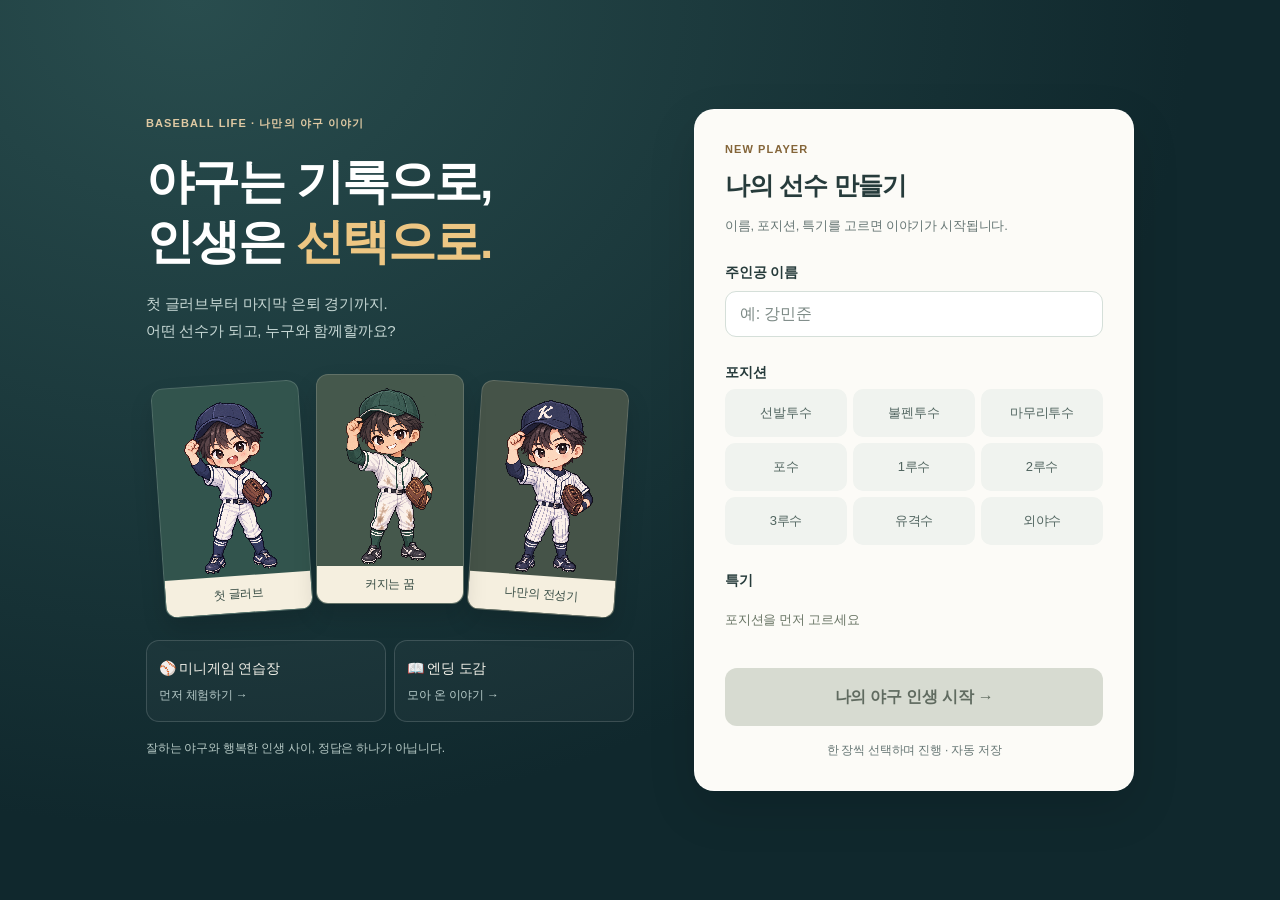
==== index.html @ 3989ed88 "Add nine heroines with distinct pixel portraits and relationship stories" ====
<!doctype html>
<html lang="ko">
<head>
  <meta charset="utf-8">
  <meta name="viewport" content="width=device-width, initial-scale=1, viewport-fit=cover">
  <meta name="theme-color" content="#10282d">
  <title>야구 인생 카드</title>
  <link rel="stylesheet" href="css/style.css">
  <link rel="stylesheet" href="css/experience.css">
</head>
<body>
  <main id="app"></main>

  <!-- 1. 데이터 등록 함수 (고치지 않아도 됨) -->
  <script src="js/data-api.js"></script>

  <!-- 2. 데이터 파일: 카드나 히로인 파일을 새로 만들면 여기에 한 줄 추가하세요 -->
  <script src="data/settings.js"></script>
  <script src="data/positions.js"></script>
  <script src="data/characters.js"></script>
  <script src="data/cards/elementary.js"></script>
  <script src="data/cards/middle.js"></script>
  <script src="data/cards/high.js"></script>
  <script src="data/cards/draft.js"></script>
  <script src="data/cards/college.js"></script>
  <script src="data/cards/pro.js"></script>
  <script src="data/cards/pro_events.js"></script>
  <script src="data/cards/pro_season.js"></script>
  <script src="data/cards/pro_more.js"></script>
  <script src="data/cards/emergency.js"></script>
  <script src="data/cards/pro_extra.js"></script>
  <script src="data/cards/humor.js"></script>
  <script src="data/cards/looks.js"></script>
  <script src="data/cards/sacrifice.js"></script>
  <script src="data/cards/military.js"></script>
  <script src="data/cards/retire.js"></script>
  <script src="data/cards/rival.js"></script>
  <script src="data/cards/special.js"></script>
  <script src="data/cards/rare.js"></script>
  <script src="data/cards/legacy.js"></script>
  <script src="data/heroines/romance_common.js"></script>
  <script src="data/heroines/date_surprises.js"></script>
  <script src="data/heroines/date_more.js"></script>
  <script src="data/heroines/date_variety.js"></script>
  <script src="data/heroines/one_mistake.js"></script>
  <script src="data/heroines/love_triangle.js"></script>
  <script src="data/heroines/heroine1.js"></script>
  <script src="data/heroines/heroine2.js"></script>
  <script src="data/heroines/heroine3.js"></script>
  <script src="data/heroines/heroine4.js"></script>
  <script src="data/heroines/heroine5.js"></script>
  <script src="data/heroines/heroine6.js"></script>
  <script src="data/heroines/heroine7.js"></script>
  <script src="data/heroines/heroine8.js"></script>
  <script src="data/heroines/heroine9.js"></script>
  <script src="data/heroines/heroine10.js"></script>
  <script src="data/heroines/heroine11.js"></script>
  <script src="data/heroines/heroine12.js"></script>
  <script src="data/heroines/heroine13.js"></script>
  <script src="data/heroines/heroine14.js"></script>
  <script src="data/heroines/heroine15.js"></script>
  <script src="data/mlb/mlb_settings.js"></script>
  <script src="data/mlb/mlb_cards.js"></script>
  <script src="data/endings.js"></script>
  <script src="data/news.js"></script>
  <script src="data/shop.js"></script>
  <script src="data/achievements.js"></script>

  <!-- 3. 게임 프로그램 (고치지 않아도 됨) -->
  <script src="js/engine.js"></script>
  <script src="js/flow.js"></script>
  <script src="js/free-time.js"></script>
  <script src="js/season.js"></script>
  <script src="js/ui.js"></script>
  <script src="js/minigames.js"></script>
  <script src="js/panels.js"></script>
</body>
</html>
---- css/style.css ----
:root {
  --bg: #12233b; --bg2: #0b1729; --card: #fbf6ea; --ink: #23252b; --muted: #6b6f7a;
  --accent: #d6402f; --gold: #e8b64a; --love: #ec5f8b; --happy: #f2a93b; --ok: #2f9e62; --line: #e4dccb;
  --radius: 16px; --safe-b: env(safe-area-inset-bottom, 0px);
}
* { box-sizing: border-box; -webkit-tap-highlight-color: transparent; }
html, body { margin: 0; height: 100%; }
body {
  background: radial-gradient(120% 80% at 50% 0%, #1e3a5f 0%, var(--bg) 45%, var(--bg2) 100%);
  color: var(--ink); font-family: "Pretendard", "Apple SD Gothic Neo", "Noto Sans KR", "Malgun Gothic", sans-serif;
  touch-action: manipulation; overscroll-behavior: none;
}
#app { max-width: 480px; margin: 0 auto; min-height: 100%; display: flex; flex-direction: column; padding: 0 12px calc(12px + var(--safe-b)); }
button { font: inherit; cursor: pointer; border: 0; touch-action: manipulation; }
h1, h2, h3 { margin: .4em 0; }

/* ---------- 시작 화면 ---------- */
.setup { color: #fff; padding: 24px 4px; }
.setup h1 { font-size: 28px; text-align: center; margin-top: 12px; }
.setup .sub { text-align: center; color: #b9c7da; margin-top: 0; }
.setup label { display: block; margin: 18px 0 8px; font-weight: 700; }
.setup input { display: block; width: 100%; margin-top: 8px; padding: 14px; border-radius: 12px; border: 0; font-size: 18px; }
.setup h3 { margin-top: 20px; font-size: 16px; }
.grid { display: grid; grid-template-columns: repeat(auto-fill, minmax(96px, 1fr)); gap: 8px; }
#spec.grid { grid-template-columns: 1fr 1fr; }
.chip { background: #24456e; color: #fff; padding: 12px 8px; border-radius: 12px; min-height: 48px; text-align: center; }
.chip small { display: block; font-size: 11px; color: #c8d5e6; margin-top: 4px; line-height: 1.3; }
.chip.on { background: var(--gold); color: #2a1f05; }
.chip.on small { color: #4d3a0c; }
.hint { color: var(--muted); font-size: 13px; }
.setup .hint { color: #9fb0c6; }
.big { display: block; width: 100%; padding: 16px; margin-top: 24px; border-radius: 14px; background: var(--accent); color: #fff; font-size: 18px; font-weight: 800; box-shadow: 0 4px 0 #8e2419; }
.big:disabled { background: #5d6878; box-shadow: none; }
.big:active { transform: translateY(2px); box-shadow: 0 2px 0 #8e2419; }

/* ---------- 상단 ---------- */
.top { display: flex; align-items: center; justify-content: space-between; color: #fff; padding: 10px 2px 6px; position: sticky; top: 0; z-index: 5; }
.stage { font-size: 15px; line-height: 1.3; }
.stage small { display: block; color: #b9c7da; font-size: 12px; }
.menu { background: rgba(255,255,255,.12); color: #fff; width: 44px; height: 44px; border-radius: 12px; font-size: 20px; }

/* ---------- 인생 카드 줄 ---------- */
.life { display: grid; grid-template-columns: 74px 1fr 74px; gap: 8px; align-items: stretch; }
.mini { position: relative; border-radius: 10px; overflow: visible; }
.mini .art { border-radius: 10px; box-shadow: 0 3px 10px rgba(0,0,0,.35); border: 2px solid var(--gold); }
.heroine-mini .art { border-color: var(--love); }
.mini.empty { border: 2px dashed rgba(255,255,255,.3); color: #c9d5e5; display: flex; flex-direction: column; align-items: center; justify-content: center; text-align: center; font-size: 11px; aspect-ratio: 2/3; }
.mini.empty span { font-size: 22px; opacity: .6; }
.aff { color: #fff; font-size: 11px; margin-top: 3px; text-align: center; }
.lifestats { background: rgba(255,255,255,.08); border-radius: 12px; padding: 6px 8px; color: #e9eef5; font-size: 12px; display: flex; flex-direction: column; gap: 4px; justify-content: center; }
.lifestats .row { display: flex; flex-wrap: wrap; gap: 2px 8px; }
.lifestats b { color: #fff; }
.lifestats .common { color: #c2cfdf; }
.lifestats em { font-style: normal; font-weight: 700; padding: 0 6px; border-radius: 6px; }
em.bad { background: #c0392b; color: #fff; } em.warn { background: #7f8c8d; color: #fff; }
.bar { display: inline-block; vertical-align: middle; width: 54px; height: 6px; border-radius: 3px; background: rgba(127,127,127,.35); overflow: hidden; margin: 0 4px; }
.bar i { display: block; height: 100%; background: #5aa3e8; }
.bar.happy i { background: var(--happy); } .bar.love i { background: var(--love); }
.aff .bar { width: 100%; margin: 2px 0 0; }

/* ---------- 그림 (그림 파일이 없으면 기본 디자인) ---------- */
.art { position: relative; overflow: hidden; background: linear-gradient(160deg, #2c5d8f, #173556); }
.card-art { aspect-ratio: 2/3; }
.art img { position: absolute; inset: 0; width: 100%; height: 100%; object-fit: cover; object-position: center top; }
.art-fallback { position: absolute; inset: 0; display: flex; align-items: center; justify-content: center; font-size: 34px;
  background: repeating-linear-gradient(45deg, rgba(255,255,255,.04) 0 10px, transparent 10px 20px); }
.posicon svg { width: 46%; max-width: 90px; }
.art-fallback .posicon { display: flex; justify-content: center; width: 100%; }
.overlay { position: absolute; left: 0; right: 0; bottom: 0; min-height: 25%; padding: 6px 8px; color: #fff;
  background: linear-gradient(to top, rgba(0,0,0,.85) 0%, rgba(0,0,0,.55) 65%, transparent 100%);
  display: flex; flex-direction: column; justify-content: flex-end; line-height: 1.25; }
.overlay b { font-size: 13px; } .overlay small { font-size: 10px; color: #e6e6e6; }
.mini .overlay { padding: 3px 4px; } .mini .overlay b { font-size: 11px; } .mini .overlay small { font-size: 9px; }
.pi svg { width: 1em; height: 1em; vertical-align: -2px; }
.ovstats { font-size: 12px; margin-top: 2px; color: #ffe9b0; }

/* ---------- 이벤트 카드 ---------- */
.table { flex: 1; perspective: 1400px; padding: 12px 0 6px; display: flex; }
.card3d { position: relative; width: 100%; min-height: 330px; transform-style: preserve-3d; transition: transform .6s cubic-bezier(.3,.7,.3,1); }
.card3d.flipped { transform: rotateY(180deg); }
.face { position: absolute; inset: 0; backface-visibility: hidden; -webkit-backface-visibility: hidden; background: var(--card);
  border-radius: var(--radius); box-shadow: 0 10px 30px rgba(0,0,0,.4); overflow: auto; border: 3px solid #fff; }
.back { transform: rotateY(180deg); }
.banner { height: 42%; min-height: 140px; border-radius: 13px 13px 0 0; }
.banner.small { height: 30%; min-height: 110px; }
.banner.plain .art-fallback { font-size: 64px; }
.txt { padding: 12px 16px 16px; }
.txt h2 { font-size: 20px; } .txt p { line-height: 1.6; margin: .4em 0; font-size: 15px; }
.tag { display: inline-block; font-size: 11px; font-weight: 700; color: var(--muted); background: #efe6d2; padding: 2px 8px; border-radius: 10px; }
.tag.ok { background: var(--ok); color: #fff; } .tag.ng { background: var(--accent); color: #fff; }
.fxs { display: flex; flex-wrap: wrap; gap: 6px; margin-top: 8px; }
.fx { font-size: 12px; font-weight: 700; padding: 3px 8px; border-radius: 10px; }
.fx.up { background: #dff3e6; color: #1d7a45; } .fx.down { background: #fbe1dd; color: #b03322; } .fx.bad { background: #444; color: #fff; }
.note { margin-top: 8px; padding: 8px 10px; background: #fff3d6; border-radius: 10px; font-size: 13px; font-weight: 600; }

/* 카드 넘기기 애니메이션 */
.deal { animation: deal .5s cubic-bezier(.2,.8,.3,1.1); }
@keyframes deal { from { transform: translateX(110%) rotate(14deg); opacity: 0; } to { transform: none; opacity: 1; } }
.card3d.discard { animation: discard .32s ease-in forwards; }
@keyframes discard { to { transform: translateX(-120%) rotate(-16deg) rotateY(180deg); opacity: 0; } }
.attach { animation: attach .7s cubic-bezier(.2,.9,.3,1.3); }
@keyframes attach { from { transform: translateX(-80px) scale(.6) rotate(-20deg); opacity: 0; } to { transform: none; opacity: 1; } }
.detach { animation: detach .7s ease-in forwards; }
@keyframes detach { to { transform: translateY(160px) rotate(35deg); opacity: 0; } }

/* ---------- 선택지 ---------- */
.actions { display: flex; flex-direction: column; gap: 8px; padding-top: 6px; }
.opt { background: #fff; color: var(--ink); padding: 14px 16px; min-height: 52px; border-radius: 14px; text-align: left; font-size: 15px; font-weight: 600;
  box-shadow: 0 3px 0 #c9bfa9; }
.opt:active { transform: translateY(2px); box-shadow: 0 1px 0 #c9bfa9; }
.next { margin-top: 0; }

/* ---------- 창(모달) ---------- */
.modal { position: fixed; inset: 0; background: rgba(0,0,0,.55); z-index: 20; display: flex; align-items: flex-end; justify-content: center; animation: fade .2s; }
@keyframes fade { from { opacity: 0; } }
.sheet { position: relative; background: var(--card); width: 100%; max-width: 480px; max-height: 88vh; overflow: auto; border-radius: 20px 20px 0 0;
  padding: 18px 18px calc(24px + var(--safe-b)); animation: up .25s ease-out; }
@keyframes up { from { transform: translateY(40%); } }
.close { position: absolute; right: 10px; top: 10px; width: 40px; height: 40px; border-radius: 50%; background: #eee3cc; font-size: 16px; z-index: 2; }
.menu-list { display: flex; flex-direction: column; gap: 8px; }
.menu-list button { padding: 14px; border-radius: 12px; background: #fff; text-align: left; font-size: 16px; box-shadow: 0 2px 0 var(--line); }
.menu-list .danger { color: var(--accent); }
.bigcard { width: 70%; max-width: 280px; margin: 6px auto 12px; }
.bigcard .art { border-radius: 14px; border: 3px solid var(--gold); box-shadow: 0 8px 20px rgba(0,0,0,.3); }
.bigcard .overlay { padding: 10px 12px; } .bigcard .overlay b { font-size: 18px; } .bigcard .overlay small { font-size: 12px; }
.sl { display: grid; grid-template-columns: 56px 1fr 30px; align-items: center; gap: 6px; font-size: 14px; margin: 6px 0; }
.sl .bar { width: 100%; height: 8px; margin: 0; }
.sl b { text-align: right; }
.kv { font-size: 14px; }
.effect { background: #f1ead9; padding: 10px; border-radius: 10px; font-size: 14px; }
.effect.on { background: #fde3ec; }

/* ---------- 엔딩 ---------- */
.ending { background: var(--card); border-radius: 20px; margin: 14px 0; padding: 18px; }
.end-title { font-size: 24px; font-weight: 900; text-align: center; margin: 8px 0; }
.badge { background: #fff; border-left: 5px solid var(--gold); border-radius: 10px; padding: 10px 12px; margin: 8px 0; font-weight: 800; }
.badge.job { border-color: var(--accent); }
.badge small { display: block; font-weight: 400; color: var(--muted); margin-top: 4px; line-height: 1.5; }
.totals { font-weight: 700; line-height: 1.7; }
.awards { display: flex; flex-wrap: wrap; gap: 6px; } .awards span { background: #fff4d4; padding: 4px 10px; border-radius: 10px; font-size: 13px; }
.moments { padding-left: 18px; line-height: 1.7; font-size: 14px; }
.heroines { display: flex; gap: 10px; flex-wrap: wrap; } .heroines .mini { width: 90px; }
.seasons { list-style: none; padding: 0; font-size: 13px; line-height: 1.5; }
.seasons li { padding: 6px 0; border-bottom: 1px solid var(--line); }
details summary { cursor: pointer; font-weight: 700; margin: 12px 0 4px; }

@media (min-height: 760px) { .card3d { min-height: 380px; } }
@media (prefers-reduced-motion: reduce) { .deal, .discard, .attach, .detach, .card3d { animation: none !important; transition: none !important; } }

/* ---------- 돈 · 뉴스 · 상점 ---------- */
.money { background: rgba(232,182,74,.18); color: #ffe3a3; border-radius: 10px; padding: 4px 10px; font-size: 12px; font-weight: 700; min-height: 30px; }
.cost { display: inline-block; margin-left: 6px; color: #9a6b00; font-weight: 700; }
.fx.money { background: #fff1cc; color: #8a5a00; }
.news { margin-top: 10px; padding: 10px 12px; background: #eef3fb; border-left: 4px solid #3b6fb6; border-radius: 8px; font-size: 13px; line-height: 1.6; }
.news b { display: block; font-size: 11px; color: #3b6fb6; margin-bottom: 2px; }
.shop { display: flex; flex-direction: column; gap: 8px; margin-top: 8px; }
.shop-item { display: grid; grid-template-columns: 36px 1fr auto; gap: 8px; align-items: center; background: #fff; border-radius: 12px; padding: 10px; }
.shop-item.off { opacity: .55; }
.si-ic { font-size: 24px; text-align: center; }
.si-tx b { display: block; font-size: 14px; } .si-tx small { color: var(--muted); font-size: 12px; line-height: 1.4; }
.shop-item button { background: var(--accent); color: #fff; border-radius: 10px; padding: 10px; min-width: 76px; min-height: 44px; font-weight: 700; font-size: 13px; }
.shop-item button:disabled { background: #b9b2a3; }

/* ---------- 배경 · 양다리 ---------- */
.art.has-bg { background-size: cover; background-position: center; }
.art.has-bg .art-fallback { background: none; font-size: 26px; align-items: flex-start; justify-content: flex-end; padding: 10px 12px; text-shadow: 0 2px 6px rgba(0,0,0,.4); }
.aff2 { margin-top: 3px; font-size: 10px; text-align: center; color: #ffd0de; background: rgba(236,95,139,.25); border-radius: 8px; padding: 2px 0; }

/* ---------- 승부의 순간 미니게임 ---------- */
.mg-wrap { align-items: center; background: rgba(5,12,24,.82); }
.mg { width: min(92vw, 380px); text-align: center; color: #fff; padding: 22px 18px; border-radius: 22px;
  background: radial-gradient(120% 90% at 50% 100%, #2f7d3b 0%, #1d5a2a 45%, #0f2a18 100%); border: 3px solid #e8d9a8; box-shadow: 0 20px 50px rgba(0,0,0,.5); }
.mg-title { font-size: 22px; font-weight: 900; letter-spacing: 1px; }
.mg-sub { font-size: 13px; color: #d9efd9; margin: 6px 0 14px; }
.scoreboard { display: inline-flex; align-items: baseline; gap: 6px; background: #111; border: 4px solid #3a3a3a; border-radius: 10px; padding: 8px 18px;
  font-family: "Courier New", monospace; box-shadow: inset 0 0 12px rgba(255,200,0,.25); }
.mg-time { font-size: 48px; font-weight: 900; color: #ffcf33; text-shadow: 0 0 10px rgba(255,190,0,.8); min-width: 4.2ch; }
.scoreboard small { color: #ffcf33; opacity: .7; font-weight: 700; }
.mg-track { position: relative; height: 12px; background: rgba(255,255,255,.18); border-radius: 6px; margin: 16px 6px 22px; overflow: visible; }
.mg-fill { display: block; height: 100%; width: 0; background: linear-gradient(90deg, #f6e7b0, #ffcf33); border-radius: 6px; }
.mg-target { position: absolute; top: -6px; width: 4px; height: 24px; background: #e23b2e; border-radius: 2px; transform: translateX(-2px); box-shadow: 0 0 8px #e23b2e; }
.mg-target::after { content: attr(data-t); position: absolute; top: 26px; left: 50%; transform: translateX(-50%); font-size: 11px; color: #ffb3ad; font-weight: 700; }
.mg-ball { position: relative; width: 150px; height: 150px; border-radius: 50%; background: none; padding: 0; touch-action: manipulation; animation: spin 2.4s linear infinite; }
.mg-ball svg { width: 100%; height: 100%; filter: drop-shadow(0 8px 14px rgba(0,0,0,.5)); }
.mg-ball span { position: absolute; inset: 0; display: flex; align-items: center; justify-content: center; font-size: 26px; font-weight: 900; color: #c62f22; animation: spin 2.4s linear infinite reverse; }
.mg-ball:active { transform: scale(.94); }
.mg-ball.hit { animation: hitball .9s cubic-bezier(.2,.7,.3,1) forwards; }
.mg-ball.throw { animation: throwball .9s cubic-bezier(.4,0,.6,1) forwards; }
@keyframes spin { to { transform: rotate(360deg); } }
@keyframes hitball { to { transform: translate(140px, -260px) rotate(900deg) scale(.25); opacity: 0; } }
@keyframes throwball { to { transform: translateY(-220px) rotate(-720deg) scale(.2); opacity: 0; } }
.mg-result { min-height: 44px; margin-top: 12px; font-size: 15px; line-height: 1.5; }
.mg-result b { color: #ffcf33; }
.banner img { object-position: center 30%; }
/* 카드가 날아 들어올 때 휴대폰 화면이 가로로 넓어지지 않게 */
html, body { overflow-x: hidden; }
.table { overflow-x: clip; }
.mg-ball span { text-shadow: 0 0 6px #fff, 0 0 3px #fff, 0 0 1px #fff; }
/* 카드 위쪽 인물 그림: 잘리지 않고 전체가 보이게 (양옆은 배경 그림) */
.banner { height: 48%; min-height: 180px; }
.banner.small { height: 36%; min-height: 140px; }
.banner img { object-fit: contain; object-position: center bottom; }
/* 좁은 휴대폰에서 인생 카드 줄이 화면 밖으로 밀리지 않게 */
.life { align-items: start; }
.mini.empty { width: 100%; }

/* ---------- 창 닫기 (아이폰 사파리 대응) ---------- */
.modal { cursor: pointer; }                       /* 사파리는 이게 있어야 바깥을 눌렀을 때 닫힘 */
.sheet { cursor: auto; max-height: 88vh; max-height: 88dvh; -webkit-overflow-scrolling: touch; }
.sheet-bar { position: sticky; top: 0; height: 0; z-index: 3; }
.sheet-bar .close { position: absolute; top: -6px; right: -6px; box-shadow: 0 2px 8px rgba(0,0,0,.18); }
.sheet-close { display: block; width: 100%; margin-top: 18px; padding: 15px; min-height: 52px; border-radius: 14px;
  background: #2b2d42; color: #fff; font-size: 16px; font-weight: 800; }
.sheet-close:active { transform: translateY(1px); }

/* ---------- 외모 ---------- */
em.look { font-style: normal; font-weight: 800; font-size: 10px; padding: 1px 6px; border-radius: 8px; }
em.look.hand { background: #ffd6e7; color: #b0185e; }
em.look.ugly { background: #d9d4c7; color: #4a4236; }
.bonus { text-align: center; background: rgba(232,182,74,.2); color: #ffe3a3; border-radius: 12px; padding: 10px; font-weight: 700; }
.big.alt { background: #6a4c93; box-shadow: 0 4px 0 #43305e; margin-top: 12px; }
.big.alt2 { background: #6b705c; box-shadow: 0 4px 0 #43463a; margin-top: 12px; }
.big.alt3 { background: #2a9d8f; box-shadow: 0 4px 0 #1b6a61; margin-top: 12px; }

/* ---------- 레어 카드 ---------- */
.face.front.rare { border-color: #f5c542; box-shadow: 0 0 26px 6px rgba(245,197,66,.7); background: linear-gradient(170deg, #fff8dc, var(--card) 45%); }
.rare-tag { color: #8a5a00; background: linear-gradient(90deg, #ffe58a, #f5c542); padding: 1px 6px; border-radius: 8px; font-weight: 900; }

/* ---------- 엔딩: 도감 기록 · 히로인 엔딩 · 공유 ---------- */
.fresh { background: #fff4d4; border: 2px dashed var(--gold); border-radius: 12px; padding: 10px; margin: 12px 0; display: flex; flex-wrap: wrap; gap: 6px; }
.fresh b { width: 100%; } .fresh span { background: #fff; border-radius: 10px; padding: 3px 8px; font-size: 13px; font-weight: 700; }
.he-end { display: flex; gap: 12px; align-items: flex-start; background: #fde3ec; border-left: 5px solid var(--love); border-radius: 12px; padding: 10px; margin: 10px 0; }
.he-end > .art { width: 84px; flex: none; border-radius: 10px; border: 2px solid var(--love); }
.he-end .he-title { font-weight: 900; font-size: 17px; } .he-end small { color: var(--love); font-weight: 700; } .he-end p { margin: 6px 0 0; font-size: 14px; line-height: 1.6; }
.share-row { display: flex; gap: 8px; margin-top: 24px; } .share-row .big { margin-top: 0; font-size: 16px; padding: 14px 8px; }
.big.share { background: #3a86ff; box-shadow: 0 4px 0 #2459b0; } .big.share2, a.big.share2 { background: #495867; box-shadow: 0 4px 0 #2f3a44; }
a.big { text-align: center; text-decoration: none; box-sizing: border-box; }
.big.alt4 { background: #b5838d; box-shadow: 0 4px 0 #7d5a61; margin-top: 12px; }
.big.heir { background: #e76f51; box-shadow: 0 4px 0 #a34b35; margin-top: 12px; }
.result-img { width: 100%; border-radius: 12px; display: block; }
.link-btn { display: block; margin: 14px auto 0; background: none; color: #ffe3a3; font-weight: 700; font-size: 15px; text-decoration: underline; }
.bonus small { font-weight: 400; color: #e8dcc0; }

/* ---------- 도감 ---------- */
.col-sum { display: flex; flex-wrap: wrap; gap: 6px; } .col-sum span { background: #fff4d4; border-radius: 10px; padding: 4px 10px; font-size: 13px; }
.col-item { display: flex; align-items: center; gap: 10px; background: #fff; border-radius: 10px; padding: 8px 10px; margin: 6px 0; }
.col-item .ci { font-size: 22px; width: 28px; text-align: center; flex: none; }
.col-item b { display: block; } .col-item small { color: var(--muted); font-size: 12px; } .col-item em { margin-left: auto; font-style: normal; color: var(--muted); font-size: 12px; }
.col-item.locked { background: #ece6d8; } .col-item.locked b { color: #8b8473; }

/* ---------- 픽셀 그림 ---------- */
.art img.px { image-rendering: pixelated; }

/* ---------- 타격·투구 미니게임 ---------- */
.mgf { position: relative; height: 270px; margin: 2px 0 6px; border-radius: 14px; overflow: hidden; touch-action: none;
  -webkit-user-select: none; user-select: none; box-shadow: inset 0 0 0 2px rgba(255,255,255,.15); }
.mg-ball2 { position: absolute; left: -17px; top: -17px; width: 34px; height: 34px; pointer-events: none; will-change: transform; }
.mg-ball2 svg { display: block; width: 100%; height: 100%; filter: drop-shadow(0 3px 4px rgba(0,0,0,.5)); }
.mg-pitch { position: absolute; top: 8px; left: 10px; font-size: 12px; font-weight: 800; color: #ffe9a8; background: rgba(0,0,0,.35); padding: 3px 8px; border-radius: 8px; }
.mg-big { position: absolute; left: 0; right: 0; top: 30%; font-size: 44px; font-weight: 900; color: #ffcf33; pointer-events: none;
  text-shadow: 0 0 12px rgba(255,170,0,.9), 0 3px 0 #7a4b00; animation: mgpop .5s cubic-bezier(.2,1.6,.4,1) both; }
.mg-big.bad { color: #ff9b8a; font-size: 38px; text-shadow: 0 0 10px rgba(255,60,40,.8), 0 3px 0 #6b1208; }
@keyframes mgpop { from { transform: scale(.2); opacity: 0; } to { transform: scale(1); opacity: 1; } }
/* 타격: 위쪽 마운드에서 아래쪽 홈플레이트로 공이 날아옴 */
.bf { background: linear-gradient(#174d24, #2f8a43); }
.bf-mound { position: absolute; left: 50%; top: 8%; width: 84px; height: 26px; margin-left: -42px; border-radius: 50%; background: #b98547; box-shadow: inset 0 -3px 0 rgba(0,0,0,.18); }
.bf-plate { position: absolute; left: 50%; top: 84%; width: 170px; height: 70px; margin-left: -85px; border-radius: 50%; background: #b98547; }
.bf-plate::after { content: ""; position: absolute; left: 50%; top: 14px; width: 28px; height: 22px; margin-left: -14px; background: #fff;
  clip-path: polygon(0 0, 100% 0, 100% 55%, 50% 100%, 0 55%); }
.bf-zone { position: absolute; left: 8%; right: 8%; top: 78%; border-top: 3px dashed #ffd84a; filter: drop-shadow(0 0 4px rgba(255,216,74,.9)); }
.bf-bat { position: absolute; right: 6%; top: calc(78% - 12px); width: 48%; height: 24px; transform-origin: 95% 50%; transform: rotate(-25deg); transition: transform .12s ease-out; }   /* 낮게 들고 있다가 */
.bf-bat svg { display: block; width: 100%; height: 100%; }
.bf-bat.swing { transform: rotate(30deg); }   /* 아래에서 위로 올려 침 */
/* 투구: 포수 쪽에서 본 스트라이크존 (바깥은 어둡게) */
.pf { background: radial-gradient(120% 80% at 50% 0%, #29466e, #0f1f38); }
.pf-zone { position: absolute; left: 27%; width: 46%; top: 16%; height: 58%; border: 3px solid rgba(255,255,255,.9); border-radius: 4px;
  box-shadow: 0 0 0 999px rgba(0,0,0,.22);
  background: linear-gradient(90deg, transparent 33%, rgba(255,255,255,.22) 33% 34%, transparent 34% 66%, rgba(255,255,255,.22) 66% 67%, transparent 67%),
    linear-gradient(transparent 33%, rgba(255,255,255,.22) 33% 34%, transparent 34% 66%, rgba(255,255,255,.22) 66% 67%, transparent 67%); }
.pf-mitt { position: absolute; width: 44px; height: 44px; margin: -22px 0 0 -22px; pointer-events: none; filter: drop-shadow(0 2px 3px rgba(0,0,0,.5)); }
.pf-mitt svg { display: block; width: 100%; height: 100%; }
.pf-mitt.pop { animation: mgpop .4s cubic-bezier(.2,1.6,.4,1); }
.pf-aim { position: absolute; left: 0; top: 0; width: 40px; height: 40px; margin: -20px 0 0 -20px; border: 3px solid #ff4d4d; border-radius: 50%;
  box-shadow: 0 0 8px #ff4d4d; pointer-events: none; will-change: transform; }
.pf-aim::before, .pf-aim::after { content: ""; position: absolute; background: #ff4d4d; }
.pf-aim::before { left: 50%; top: -8px; bottom: -8px; width: 2px; margin-left: -1px; }
.pf-aim::after { top: 50%; left: -8px; right: -8px; height: 2px; margin-top: -1px; }
.pf-time { position: absolute; left: 10px; right: 10px; bottom: 8px; height: 6px; border-radius: 3px; background: rgba(255,255,255,.2); }
.pf-time i { display: block; height: 100%; width: 100%; border-radius: 3px; background: linear-gradient(90deg, #ffcf33, #f6e7b0); }
---- css/experience.css ----
/* 화면 구성과 가독성: 기존 카드 그림·미니게임의 좌표는 유지합니다. */
@font-face {
  font-family: "Pretendard Variable";
  src: url("../assets/fonts/pretendard/PretendardVariable.woff2") format("woff2");
  font-style: normal; font-weight: 45 920; font-display: swap;
}
:root { --bg: #193b3e; --bg2: #10282d; --card: #fcfbf7; --ink: #263b3b; --muted: #667674; --accent: #28665c; --line: #e0e7e1; --gold: #dfbd86; }
html, body { height: auto; min-height: 100%; overflow-x: clip; }
body { min-height: 100svh; background: radial-gradient(ellipse at 15% 0%, #294d4e, transparent 65%), var(--bg2);
  font-family: "Pretendard Variable", "Pretendard", "Apple SD Gothic Neo", "Noto Sans KR", "Malgun Gothic", sans-serif;
  font-size: 15px; line-height: 1.6; letter-spacing: -.015em; -webkit-font-smoothing: antialiased; }
button, input { font-family: inherit; letter-spacing: inherit; }
b, strong { font-weight: 650; }
h1, h2, h3 { font-weight: 650; text-wrap: balance; }
.stage, .lifestats, .mg-time, .practice-score { font-variant-numeric: tabular-nums; }
button, input, summary { outline-offset: 4px; }
button:focus-visible, input:focus-visible, summary:focus-visible, .mg:focus-visible { outline: 3px solid #edbc6b; }
[hidden] { display: none !important; }
button.mini { padding: 0; background: transparent; color: inherit; text-align: left; }
#app { max-width: 520px; min-height: 100svh; padding: 0 16px calc(24px + var(--safe-b)); }
.eyebrow { display: block; color: #dfc9a3; font-size: 11px; font-weight: 600; letter-spacing: .1em; line-height: 1.7; }
.setup { padding: 28px 0; }
.setup h1 { text-align: left; font-size: clamp(34px, 8.8vw, 48px); font-weight: 650; line-height: 1.25; letter-spacing: -.04em; margin: 20px 0 18px; }
.setup h1 em { font-style: normal; color: #edc683; }
.setup .sub { text-align: left; color: #c6d7d4; font-size: 15px; line-height: 1.8; margin: 0; }
.journey-art { display: flex; align-items: end; gap: 10px; margin: 26px 0 20px; padding: 0 12px; }
.journey-art > div { flex: 1; min-width: 0; position: relative; background: #32544d; border: 1px solid #ffffff26; border-radius: 12px; overflow: hidden; padding: 9px 6px 0; transform: rotate(-4deg); box-shadow: 0 12px 24px #0002; }
.journey-art > div:nth-child(2) { transform: translateY(-10px); z-index: 1; background: #45584c; }
.journey-art > div:nth-child(3) { transform: rotate(4deg); background: #455348; }
.journey-art img { display: block; width: 100%; height: 144px; object-fit: contain; image-rendering: pixelated; }
.journey-art span { display: block; text-align: center; color: #354a42; background: #f5efdf; margin: 0 -6px; padding: 9px 0; font-size: 12px; font-weight: 500; }
.setup-links { display: grid; grid-template-columns: 1fr 1fr; gap: 8px; }
.setup-links button { background: #ffffff08; border: 1px solid #ffffff26; border-radius: 13px; color: #f2f1e9; padding: 16px 12px; font-size: 14px; font-weight: 500; text-align: left; }
.setup-links button span { display: block; color: #b8ccca; font-size: 12px; margin-top: 6px; }
.intro-note { font-size: 12px; color: #b7cac6; line-height: 1.7; margin: 16px 0 28px; }
.setup-form { background: var(--card); padding: 26px 22px; border-radius: 20px; color: var(--ink); border: 1px solid #ffffff70; box-shadow: 0 18px 48px #0002; }
.setup-form .eyebrow { color: #846539; }
.setup-form h2 { font-size: 25px; letter-spacing: -.035em; margin: 6px 0 10px; }
.form-note { color: var(--muted); font-size: 13px; line-height: 1.7; margin: 0; }
.setup-form label, .setup-form h3 { font-size: 14px; font-weight: 600; margin-top: 24px; }
.setup-form input { background: #fff; border: 1px solid #d5dfd9; color: var(--ink); padding: 13px 14px; font-size: 16px; border-radius: 11px; }
.setup-form input::placeholder { color: #7c8985; }
.setup-form .grid { grid-template-columns: repeat(3, minmax(0, 1fr)); gap: 6px; }
.setup-form #spec { grid-template-columns: 1fr 1fr; }
.setup-form .chip { color: #50645f; background: #f0f3ef; border: 1px solid transparent; border-radius: 10px; font-size: 13px; font-weight: 500; padding: 12px 6px; }
.setup-form .chip small { color: #617160; font-size: 12px; line-height: 1.6; }
.setup-form .chip.on { background: #e5f0e9; color: #215748; border-color: #638f7c; box-shadow: inset 0 0 0 1px #638f7c; }
.setup-form .chip.on small { color: #456659; }
.setup-form .hint { color: #697565; grid-column: 1 / -1; }
.setup-form .big { border-radius: 12px; font-size: 16px; font-weight: 600; box-shadow: none; }
.setup-form .big:disabled { background: #d7dbd1; color: #606b60; box-shadow: none; cursor: default; }
.save-note { margin-top: 14px; text-align: center; font-size: 12px; }
.setup .bonus { padding: 12px; font-size: 12px; line-height: 1.7; border: 1px solid #d7b475; background: #ffffff08; border-radius: 8px; }
.top { padding: 18px 0 14px; background: #19383aeF; gap: 12px; backdrop-filter: blur(12px); }
.stage { font-size: 14px; line-height: 1.6; }
.stage small { color: #b8cdca; font-size: 12px; margin-top: 3px; }
.menu { background: #ffffff08; border: 1px solid #ffffff26; border-radius: 13px; flex-shrink: 0; font-size: 18px; }
.life { grid-template-columns: 64px minmax(0, 1fr) 64px; gap: 8px; }
.life .mini .art { border-width: 1px; border-radius: 7px; }
.mini.empty { min-height: 96px; border: 1px dashed #729081; border-radius: 7px; color: #c0d2c1; line-height: 1.65; }
.lifestats { background: #ffffff07; border: 1px solid #ffffff1f; border-radius: 13px; padding: 10px; font-size: 12px; gap: 9px; }
.lifestats .row { gap: 3px 8px; }
.lifestats > .row:first-child { display: grid; grid-template-columns: repeat(3, minmax(0, 1fr)); gap: 5px 8px; }
.lifestats > .row:first-child > span { display: flex; justify-content: space-between; gap: 3px; white-space: nowrap; font-size: 12px; }
.lifestats .common { color: #bdcfcb; font-size: 12px; line-height: 1.6; }
.lifestats .bar { width: 30px; margin: 0 3px; height: 4px; }
.money { min-height: 36px; padding: 7px 10px; border-radius: 8px; font-size: 12px; font-weight: 550; }
.chapter { display: flex; align-items: center; gap: 12px; justify-content: space-between; margin: 16px 0 2px; padding: 14px 0; border-top: 1px solid #ffffff21; }
.chapter .eyebrow { font-size: 11px; letter-spacing: .04em; }
.chapter p { margin: 4px 0 0; color: #c4d4cf; font-size: 12px; line-height: 1.7; }
.chapter button { flex-shrink: 0; color: #eee3cd; background: #ffffff08; border: 1px solid #ffffff26; border-radius: 11px; min-height: 44px; padding: 10px; font-size: 12px; }
.table { flex: none; padding: 0; margin: 0 0 14px; overflow: visible; }
.story-column { min-width: 0; }
.card3d { display: grid; min-height: 0; }
.face { position: relative; grid-area: 1 / 1; inset: auto; overflow: hidden; border: 1px solid #ffffff55; border-radius: 18px; box-shadow: 0 10px 30px #0002; }
.face.back:empty { min-height: 0; }
.banner, .banner.small { height: 188px; min-height: 0; border-radius: 17px 17px 0 0; }
.banner.small { height: 152px; }
.txt { padding: 22px; }
.txt h2 { font-size: 23px; font-weight: 650; letter-spacing: -.025em; line-height: 1.4; margin: 12px 0; }
.txt p { font-size: 16px; font-weight: 400; line-height: 1.85; margin: 8px 0 2px; word-break: keep-all; overflow-wrap: anywhere; color: #42534e; }
.tag { font-size: 11px; font-weight: 550; border-radius: 6px; padding: 4px 9px; background: #eaf0e9; color: #546c5d; }
.actions { gap: 8px; padding: 0; }
.choice-heading { color: #baccc6; font-size: 12px; padding: 4px 2px 6px; }
.opt { display: flex; align-items: center; gap: 12px; padding: 16px 14px; border: 1px solid #dfe6df; border-radius: 13px; font-size: 15px; font-weight: 500; line-height: 1.6; box-shadow: 0 3px 12px #00000008; }
.option-body { flex: 1; min-width: 0; word-break: keep-all; overflow-wrap: anywhere; }
.option-no { align-self: flex-start; flex-shrink: 0; color: #617b6f; background: #edf2ed; border-radius: 7px; min-width: 25px; text-align: center; font-size: 11px; line-height: 25px; font-variant-numeric: tabular-nums; }
.option-arrow { color: #81978c; font-size: 16px; }
.choice-hint { display: block; color: #85533c; font-size: 12px; font-weight: 400; margin-top: 6px; }
.actions .big { font-size: 16px; font-weight: 600; border-radius: 12px; box-shadow: none; }
.sheet { border: 1px solid #ffffff70; border-radius: 24px 24px 0 0; padding: 26px 22px calc(26px + var(--safe-b)); box-shadow: 0 -12px 60px #0002; }
.sheet h2 { font-size: 23px; letter-spacing: -.035em; }
.sheet p { line-height: 1.8; word-break: keep-all; overflow-wrap: anywhere; }
.sheet-close, .close { background: #e4e8dc; color: #344734; }
.menu-list button { font-size: 14px; border: 1px solid var(--line); box-shadow: none; }
.menu-list .danger { color: #a94235; }
.tag.ng { background: #b65443; }
.shop-item.off { opacity: 1; background: #f1f0e7; }
.shop-item .shop-price { display: block; margin-top: 6px; color: #856124; font-weight: 700; }
.shop-item button { font-size: 11px; min-width: 68px; }
.shop-item button:disabled { background: #dde0d5; color: #5d695d; }
.practice-sheet { max-width: 520px; }
.practice-sheet .eyebrow { color: #856124; }
.practice-tabs { display: grid; grid-template-columns: repeat(3, 1fr); gap: 6px; margin: 20px 0; }
.practice-tabs button { background: #eff3ed; color: #4c6258; border: 1px solid transparent; border-radius: 11px; padding: 13px 4px; font-size: 14px; font-weight: 500; }
.practice-tabs button[aria-pressed="true"] { background: #e2eee5; border-color: #638f7c; color: #215748; box-shadow: inset 0 0 0 1px #638f7c; }
/* 추가 미니게임: 색과 글자를 함께 써서 신호를 구분합니다. */
.steal-field { background: linear-gradient(#173e35 45%, #42734d 45%); }
.steal-route { position: absolute; left: 15%; right: 15%; top: 68%; border-top: 14px solid #bc935e; }
.steal-base { position: absolute; top: 64%; padding: 6px; background: #fff7df; color: #213d32; border-radius: 3px; font-size: 12px; font-weight: 900; }
.steal-base.first { left: 10%; } .steal-base.second { right: 10%; }
.steal-runner { position: absolute; left: 18%; top: 55%; color: #ffd773; font-size: 32px; transition: left .7s ease-out; }
.steal-runner.running { left: 80%; }
.steal-signal { position: absolute; left: 6%; right: 6%; top: 15%; border: 2px solid #78988d; border-radius: 10px; padding: 16px 4px; font-size: 21px; font-weight: 900; background: #152f2b; }
.steal-signal.feint { color: #ffd184; border-color: #ffd184; }
.steal-signal.go { color: #163323; background: #b9ed9e; border-color: #b9ed9e; }
.mini-instruction { position: absolute; bottom: 14px; width: 100%; font-size: 12px; color: #e5ecd8; }
.throw-field { background: repeating-linear-gradient(110deg, #28563d 0 32px, #305f43 32px 64px); }
.throw-diamond { position: absolute; width: 58%; height: 58%; left: 21%; top: 21%; border: 2px solid #c1a974; transform: rotate(45deg); background: #aa885455; }
.throw-target { position: absolute; width: 46px; height: 46px; display: grid; place-items: center; transform: translate(-50%, -50%); background: #fff7db; color: #183e32; border: 3px solid #ffd16e; border-radius: 50%; font-weight: 900; box-shadow: 0 0 0 8px #ffd16e33; }
.throw-x, .throw-y { position: absolute; pointer-events: none; background: #ffd46a; }
.throw-x { top: 12%; bottom: 12%; width: 3px; transform: translateX(-50%); }
.throw-y { left: 12%; right: 12%; height: 3px; transform: translateY(-50%); }
.throw-x.locked { background: #a3e6cc; }
.throw-dot { position: absolute; width: 14px; height: 14px; border: 3px solid white; border-radius: 50%; transform: translate(-50%, -50%); }
.throw-ball { position: absolute; left: 50%; top: 95%; width: 26px; height: 26px; opacity: 0; transform: translate(-50%, -50%); transition: left .35s, top .35s, opacity .1s; }
.throw-ball.thrown { opacity: 1; } .throw-ball svg { width: 100%; }
.sign-field { background: radial-gradient(ellipse at top, #335271, #142437); padding: 20px 12px; }
.sign-display { min-height: 66px; display: grid; place-items: center; font-size: 21px; font-weight: 900; color: #ffe0a0; }
.sign-progress, .sign-slots { font-size: 12px; color: #dfe8ee; min-height: 22px; }
.sign-answers { display: grid; grid-template-columns: repeat(3, 1fr); gap: 6px; margin: 12px 0; }
.sign-answers button { padding: 10px 2px; min-height: 58px; border-radius: 8px; background: #f1ead6; color: #203a44; font-size: 13px; font-weight: 800; touch-action: manipulation; }
.sign-answers small { display: block; opacity: .7; margin-bottom: 4px; }
.sign-answers button:disabled { opacity: .35; }
.sign-field .mg-big { top: 22%; font-size: 30px; background: #142437ed; padding: 8px 0; }
@media (prefers-reduced-motion: reduce) { .steal-runner, .throw-ball { transition: none; } }
.practice-instructions { padding: 24px 18px; border: 1px solid #e2e8dc; border-radius: 16px; text-align: center; background: #f1f5ee; }
.practice-icon { display: block; font-size: 36px; }
.practice-instructions p { margin: 8px 0; font-size: 14px; }
.practice-instructions small { color: #687760; font-size: 12px; }
.practice-score { display: flex; justify-content: space-between; flex-wrap: wrap; gap: 8px; margin-top: 18px; font-size: 11px; color: #58684c; }
.practice-last { padding: 12px; background: #e7eddb; border-left: 3px solid #647e4a; font-size: 12px; }
.practice-start { border-radius: 12px; font-size: 16px; font-weight: 600; margin-top: 20px; box-shadow: none; }
.practice-help { margin: 18px 0; font-size: 12px; color: #64705b; }
.practice-help p { margin: 8px 0; }
.mg-wrap { flex-direction: column; gap: 12px; padding: 12px 0; overflow-y: auto; }
.mg-wrap .mg { flex-shrink: 0; }
.mg { border: 1px solid #c0d7be66; background: linear-gradient(160deg, #1d443b, #15332e); border-radius: 22px; box-shadow: 0 20px 60px #0004; }
.mg-title { font-size: 23px; font-weight: 650; letter-spacing: -.02em; }
.mg-sub { line-height: 1.7; color: #c6dace; word-break: keep-all; overflow-wrap: anywhere; }
.mg-big { font-weight: 700; text-shadow: 0 2px 12px #0006; }
.mg-result { font-size: 14px; }
.practice-stop { background: #f9f5e9; color: #2d4232; border-radius: 7px; padding: 12px 20px; font-size: 13px; min-height: 44px; flex-shrink: 0; }
.big, .opt, .chip, .practice-tabs button, .setup-links button { transition: background-color .16s, border-color .16s, box-shadow .16s; }
.big:active, .opt:active { transform: translateY(1px); box-shadow: none; }
.sheet-close, .close, .practice-stop { border-radius: 12px; font-weight: 500; }
.sheet h2 { padding-right: 28px; line-height: 1.4; }
.fx { font-weight: 550; border-radius: 6px; }
.news, .note { border-radius: 10px; font-weight: 400; }
.ending .end-title { font-weight: 650; }
.ending-story { margin: 24px 0; }
.ending-story .eyebrow, .career-summary .eyebrow { color: #6b795c; text-align: center; }
.ending-story p { font-size: 16px; line-height: 1.9; word-break: keep-all; overflow-wrap: anywhere; color: #42534e; }
.ending-highlight { padding: 4px 14px; margin: 18px 0; background: #edf2eb; border-radius: 12px; }
.ending-highlight summary { font-size: 14px; font-weight: 550; }
.ending-highlight p { font-size: 14px; line-height: 1.8; }
.career-invite, .career-summary { padding: 20px; margin: 24px 0; border: 1px solid #d9e4d8; border-radius: 14px; background: #f0f5ed; }
.career-invite p { font-size: 14px; line-height: 1.8; color: #556951; }
.career-invite .big { margin: 16px 0 12px; border-radius: 12px; font-size: 15px; font-weight: 600; box-shadow: none; }
.career-invite > small { display: block; font-size: 12px; color: #677960; }
.career-grid { display: grid; grid-template-columns: repeat(2, minmax(0, 1fr)); gap: 10px; margin: 22px 0; }
.career-choice { display: flex; flex-direction: column; align-items: flex-start; gap: 7px; padding: 16px 12px; border: 1px solid #dbe4da; border-radius: 13px; background: #fff; color: var(--ink); text-align: left; word-break: keep-all; overflow-wrap: anywhere; }
.career-icon { font-size: 24px; } .career-choice b { font-size: 15px; }
.career-choice small { font-size: 13px; color: #647463; line-height: 1.7; }
.career-choice em { font-style: normal; font-size: 11px; color: #536b46; background: #edf3e5; border-radius: 5px; padding: 3px 5px; }
.career-pick { margin-top: auto; padding-top: 8px; font-size: 12px; color: #28665c; font-weight: 600; }
.career-choice:hover { border-color: #638f7c; background: #f7faf4; }
.career-summary small { line-height: 1.9; font-size: 14px; word-break: keep-all; overflow-wrap: anywhere; }
.career-summary .eyebrow { text-align: left; margin-bottom: 9px; }
@media (max-width: 359px) { .career-grid { grid-template-columns: 1fr; } }
@media (hover: hover) {
  .opt:hover { background: #f2f7ef; border-color: #8da793; box-shadow: 0 4px 16px #0001; }
  .setup-links button:hover, .chapter button:hover { background: #ffffff16; }
}
@media (min-width: 850px) {
  #app.is-setup { max-width: 1060px; padding: 0 36px; }
  .setup { display: grid; grid-template-columns: 1fr 440px; align-items: center; gap: 60px; min-height: 100vh; padding: 40px 0; }
  .setup h1 { font-size: 48px; }
  .setup .sub { font-size: 15px; }
  .setup-form { padding: 30px; }
  .journey-art { margin: 40px 0 26px; }
  .journey-art img { height: 182px; }
  #app.is-game { max-width: 920px; display: grid; grid-template-columns: 244px minmax(0, 1fr); grid-template-rows: auto auto 1fr; gap: 16px 28px; align-content: start; padding: 0 24px 36px; }
  .top { grid-column: 1 / -1; position: relative; border-bottom: 1px solid #476353; }
  .life { grid-column: 1; grid-row: 2; grid-template-columns: 1fr 1fr; gap: 14px; }
  .life .hero-mini { grid-column: 1; grid-row: 1; }
  .life .heroine-mini, .life .empty { grid-column: 2; grid-row: 1; }
  .life .lifestats { grid-column: 1 / -1; padding: 14px; font-size: 12px; gap: 12px; }
  .life .common { font-size: 11px; }
  .chapter { grid-column: 1; grid-row: 3; flex-direction: column; align-items: stretch; align-self: start; margin: 0; }
  .chapter button { margin-top: 8px; }
  .story-column { grid-column: 2; grid-row: 2 / 4; }
  .banner { height: 244px; }
  .txt { padding: 22px; }
  .opt { font-size: 15px; }
  .sheet { margin-bottom: 24px; border-radius: 24px; }
}
@media (max-width: 359px) {
  #app { padding-left: 10px; padding-right: 10px; }
  .life { grid-template-columns: 54px minmax(0, 1fr) 54px; gap: 6px; }
  .lifestats { padding: 7px 6px; font-size: 11px; }
  .lifestats > .row:first-child { gap: 5px; }
  .setup-form { padding: 18px 12px; }
  .setup-links button { font-size: 13px; }
  .txt { padding: 20px 16px; }
  .opt { padding: 14px 12px; gap: 9px; }
  .mini.empty { min-height: 81px; }
}
@media (max-height: 600px) {
  .mg-wrap { justify-content: flex-start; }
}
@media (prefers-reduced-motion: reduce) {
  .mg-big, .pf-mitt.pop { animation: none; }
  .mg-ball, .mg-ball span { animation: none; }
}
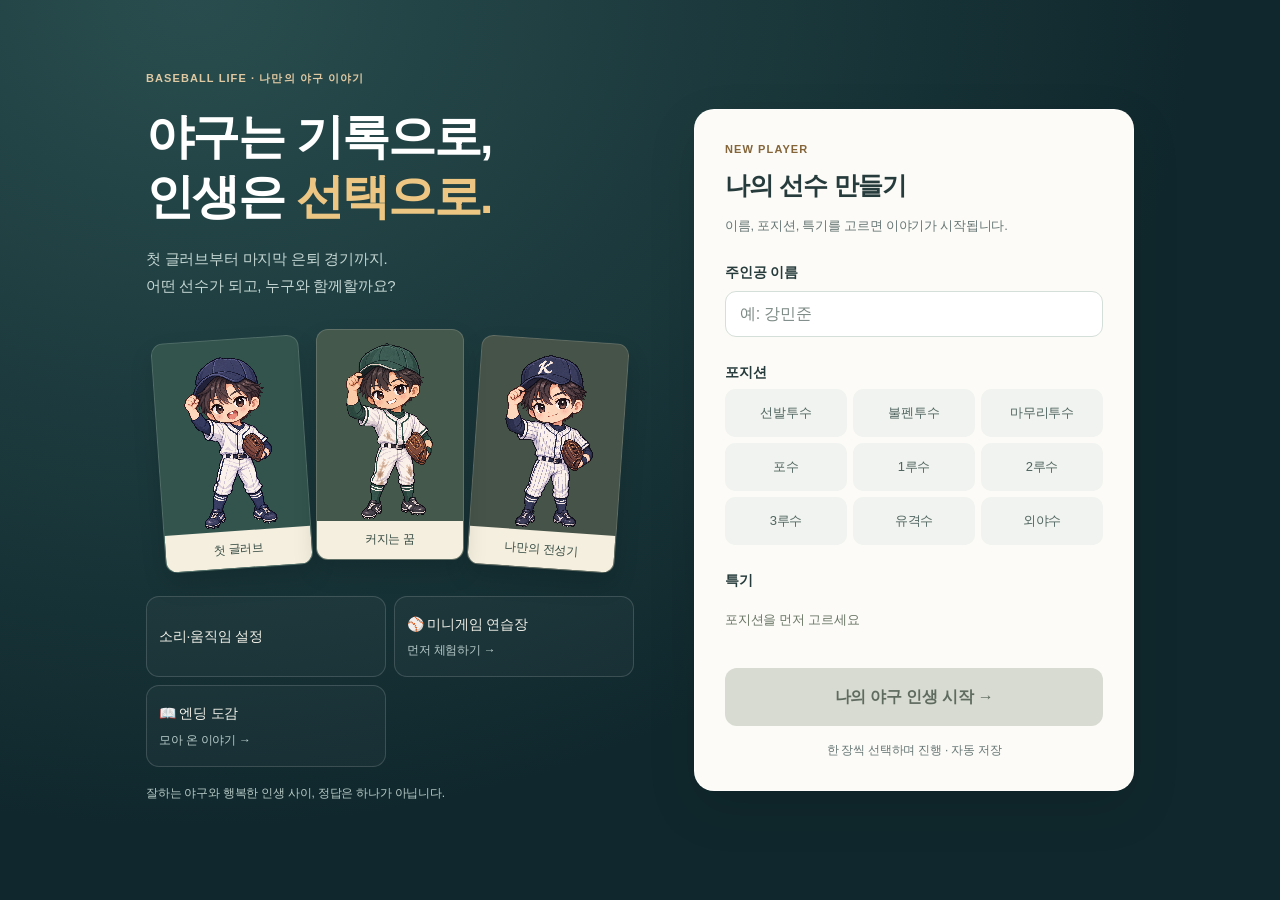
==== commit f45f1063: "Add quiet synthesized game feedback and persistent settings" ====
--- a/index.html
+++ b/index.html
@@ -7,6 +7,7 @@
   <title>야구 인생 카드</title>
   <link rel="stylesheet" href="css/style.css">
   <link rel="stylesheet" href="css/experience.css">
+  <link rel="stylesheet" href="css/feedback.css">
 </head>
 <body>
   <main id="app"></main>
@@ -71,6 +72,7 @@
   <script src="js/flow.js"></script>
   <script src="js/free-time.js"></script>
   <script src="js/season.js"></script>
+  <script src="js/feedback.js"></script>
   <script src="js/ui.js"></script>
   <script src="js/minigames.js"></script>
   <script src="js/panels.js"></script>
--- a/css/feedback.css
+++ b/css/feedback.css
@@ -0,0 +1,12 @@
+/* Small feedback without replacing card/ball transforms or adding clipped particles. */
+.opt:active { translate: 0 1px; scale: .992; }
+.feedback-settings { width: min(420px, calc(100% - 32px)); box-sizing: border-box; max-height: 90dvh; overflow: auto; border: 1px solid #c4b9a4; border-radius: 20px; padding: 24px; color: #29271f; background: #fffaf0; }
+.feedback-settings::backdrop { background: #17241999; }
+.feedback-settings h2 { margin-top: 0; font-size: 21px; }
+.feedback-settings label { display: flex; align-items: center; gap: 12px; margin: 22px 0; }
+.feedback-settings input[type=checkbox] { width: 22px; height: 22px; }
+.feedback-settings .volume-label { flex-wrap: wrap; }
+.feedback-settings input[type=range] { width: 100%; min-height: 32px; }
+.feedback-settings p { font-size: 13px; line-height: 1.6; }
+html[data-reduced-motion=true] *, html[data-reduced-motion=true] *::before, html[data-reduced-motion=true] *::after { animation: none !important; transition: none !important; scroll-behavior: auto !important; }
+html[data-reduced-motion=true] .opt:active { translate: none; scale: none; }
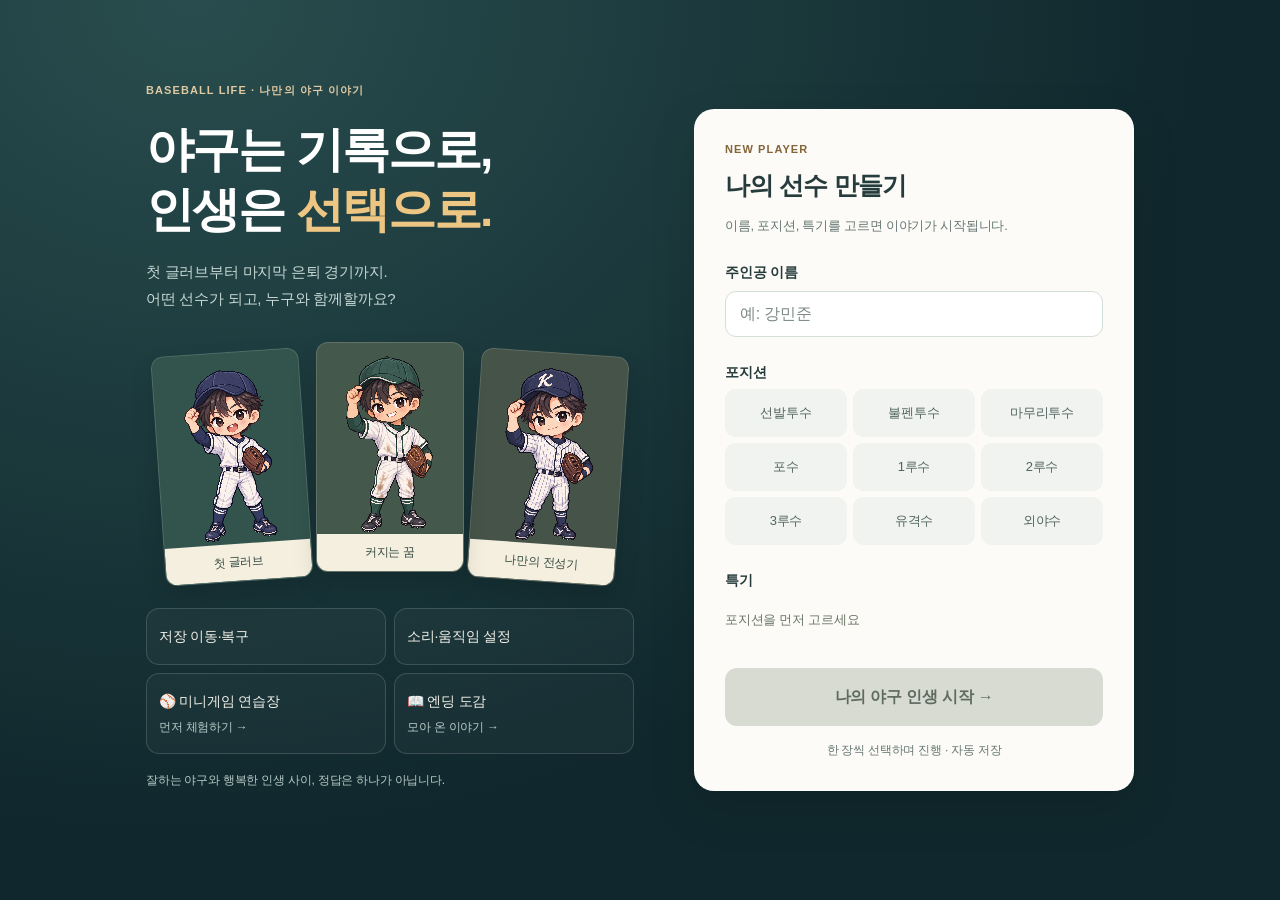
==== commit 4dee395e: "Add portable baseball saves and selectable free-time training" ====
--- a/index.html
+++ b/index.html
@@ -8,6 +8,9 @@
   <link rel="stylesheet" href="css/style.css">
   <link rel="stylesheet" href="css/experience.css">
   <link rel="stylesheet" href="css/feedback.css">
+  <link rel="stylesheet" href="css/baseball-playball.css">
+  <link rel="stylesheet" href="css/minigames-more.css">
+  <link rel="preload" as="image" href="images/minigames/playball-generated.png">
 </head>
 <body>
   <main id="app"></main>
@@ -66,15 +69,22 @@
   <script src="data/news.js"></script>
   <script src="data/shop.js"></script>
   <script src="data/achievements.js"></script>
+  <script src="data/player-stories.js"></script>
 
   <!-- 3. 게임 프로그램 (고치지 않아도 됨) -->
   <script src="js/engine.js"></script>
   <script src="js/flow.js"></script>
   <script src="js/free-time.js"></script>
   <script src="js/season.js"></script>
+  <script src="js/player-stories.js"></script>
+  <script src="js/save-transfer.js"></script>
   <script src="js/feedback.js"></script>
+  <script src="js/baseball-result-art.js"></script>
   <script src="js/ui.js"></script>
   <script src="js/minigames.js"></script>
+  <script src="js/minigames-more.js"></script>
+  <script src="js/baseball-playball.js"></script>
   <script src="js/panels.js"></script>
+  <script src="js/save-ui.js"></script>
 </body>
 </html>
--- a/css/experience.css
+++ b/css/experience.css
@@ -223,3 +223,19 @@
   .mg-big, .pf-mitt.pop { animation: none; }
   .mg-ball, .mg-ball span { animation: none; }
 }
+/* Short baseball-only picture inside the existing resolved-result interval. */
+.baseball-art-host{position:relative}
+.baseball-result-art{position:absolute;left:50%;top:50%;width:min(86%,240px);aspect-ratio:1354/1161;max-height:82%;transform:translate(-50%,-50%);z-index:9;border:2px solid #fff0c5;border-radius:12px;overflow:hidden;background:#173e36;pointer-events:none}
+.baseball-result-art img{display:block;width:100%;height:100%;object-fit:contain}.baseball-result-art strong{position:absolute;left:6%;top:7%;max-width:88%;font-size:clamp(18px,4vw,26px);color:#fff5b3;text-shadow:1px 2px #153951,0 0 4px #153951;line-height:1.15}
+html[data-reduced-motion="true"] .baseball-result-art{display:none}
+.journal-entry { padding: 12px 16px; margin: 10px 0; border: 1px solid #37504c; border-radius: 12px; background: #ffffff05; }
+.journal-entry p { margin: 0; line-height: 1.8; overflow-wrap: anywhere; }
+
+/* Save transfer controls remain reachable on narrow phones. */
+.save-modal .sheet { width: min(100%, 540px); overflow-wrap: anywhere; }
+.save-modal button, .save-file { display: block; width: 100%; min-height: 48px; margin: 10px 0; }
+.save-file input { display: block; max-width: 100%; margin-top: 8px; }
+.save-preview:not(:empty) { border: 1px solid var(--line, #ccd3cc); border-radius: 12px; padding: 12px; }
+#save-error { position: fixed; bottom: max(12px, env(safe-area-inset-bottom)); left: 12px; right: 12px; z-index: 100; padding: 12px; border-radius: 12px; background: #722d25; color: white; pointer-events: none; }
+
+.save-transition { position: fixed; inset: 0; z-index: 10000; }
--- a/css/baseball-playball.css
+++ b/css/baseball-playball.css
@@ -0,0 +1,8 @@
+/* Static, quiet start panel with the whole generated illustration visible. */
+.baseball-playball{z-index:1000;align-items:center;animation:none;cursor:default}
+.baseball-playball-panel{width:min(92vw,440px);max-height:92dvh;overflow:auto;background:#153e35;border:2px solid #ffe49b;border-radius:14px;padding:12px;text-align:center}
+.baseball-playball-panel img{display:block;width:100%;height:auto;object-fit:contain}
+.baseball-playball-panel strong{display:block;font-size:clamp(26px,7vw,42px);color:#ffe49b;margin:8px}
+
+.baseball-playball-panel img[hidden]{display:none}
+.playball-settling .baseball-playball-panel{visibility:hidden}
--- a/css/minigames-more.css
+++ b/css/minigames-more.css
@@ -0,0 +1,34 @@
+.more-controls { display:flex; gap:10px; margin:12px 0 4px; }
+.more-controls button { flex:1; min-width:0; min-height:48px; padding:12px 8px; border:1px solid #97b9a1; border-radius:12px; background:#e8f2db; color:#173c2d; font:inherit; font-weight:700; touch-action:none; user-select:none; }
+.more-controls button:active,.more-controls button.charging { background:#f5d16b; color:#142f24; }
+.more-controls button:focus-visible { outline:3px solid #ffdc74; outline-offset:3px; }
+.more-controls button:disabled { opacity:.5; }
+.more-controls small { display:inline-block; margin-right:6px; opacity:.65; }
+.fly-field,.bunt-field,.eye-field,.defense-field { background:repeating-linear-gradient(90deg,#27684d 0%,#27684d 16%,#2e7154 16%,#2e7154 32%); border:1px solid #51785c; color:#fff9dd; }
+.fly-field .pf-time,.bunt-field .pf-time,.eye-field .pf-time,.defense-field .pf-time { bottom:4px; }
+.fly-fence { position:absolute; inset:0 0 auto; height:32px; border-bottom:5px solid #f4ce6a; background:repeating-linear-gradient(90deg,#174c40 0px,#174c40 24px,#316b58 25px,#316b58 27px); }
+.fly-shadow { position:absolute; top:80%; width:46px; height:20px; border:3px dashed #ffe57d; border-radius:50%; background:#fff5b020; transform:translate(-50%,-50%); }
+.fly-glove { position:absolute; top:79%; width:46px; height:46px; transform:translate(-50%,-50%); filter:drop-shadow(0 3px 2px #102b26); }
+.fly-ball { position:absolute; width:30px; height:30px; z-index:2; }
+.fly-ball svg,.bunt-ball svg,.eye-ball svg { width:100%;height:100%; }
+.fly-label { position:absolute; bottom:14px; width:100%; text-align:center; font-size:12px; letter-spacing:2px; }
+.bunt-line { position:absolute; top:10%; bottom:38%; left:50%; border-left:3px solid #fff6d3; transform:rotate(35deg); }
+.bunt-ball { position:absolute; top:46%; left:40%; width:25px; height:25px; transition:transform .25s; }
+.bunt-bat { position:absolute; top:48%; left:38%; width:90px; height:12px; border-radius:8px; background:linear-gradient(90deg,#252e2a 0 20%,#e9b66a 20%); transform:rotate(-25deg); border:2px solid #734e29; }
+.bunt-meter { position:absolute; left:8%; right:8%; bottom:62px; height:28px; border:2px solid #dddbb7; border-radius:5px; background:#183f33; overflow:hidden; }
+.bunt-fill { position:absolute; inset:0 auto 0 0; background:#e9c45b; width:0; }
+.bunt-zone { position:absolute; top:0; bottom:0; border:2px solid #abffe3; background:#83ffb75c; }
+.bunt-tick { position:absolute; top:0; bottom:0; border-left:2px solid white; }
+.bunt-status { position:absolute; bottom:22px; width:100%; text-align:center; font-size:13px; }
+.eye-zone { position:absolute; left:30%; top:24%; width:40%; height:48%; border:3px solid #fff4ce; background:linear-gradient(90deg,transparent 32%,#ffffff30 33%,transparent 34%,transparent 65%,#ffffff30 66%,transparent 67%),linear-gradient(transparent 32%,#ffffff30 33%,transparent 34%,transparent 65%,#ffffff30 66%,transparent 67%); }
+.eye-zone span { position:absolute; width:160%; left:-30%; top:-28px; text-align:center; font-size:12px; color:#f2e9c9; }
+.eye-ball { position:absolute; width:22px; height:22px; transform:translate(-50%,-50%); filter:drop-shadow(0 3px 2px #072e29); }
+.round-status { position:absolute; bottom:16px; left:3%; width:94%; text-align:center; font-size:13px; line-height:1.4; min-height:34px; display:grid; place-items:center; }
+.defense-diamond { position:absolute; width:100px; height:100px; left:50%; top:41%; transform:translate(-50%,-50%) rotate(45deg); background:#a7794f; border:2px solid #d3c7a0; }
+.defense-base { position:absolute; width:37px; height:30px; border:2px solid #e8e0c6; border-radius:5px; color:#1b402f; background:#f2edda; text-align:center; font-size:12px; line-height:26px; transform:translate(-50%,-50%); }
+.defense-base.occupied { background:#ffe077; border-color:#c89b27; box-shadow:0 0 0 4px #ffe07740; font-weight:800; }
+.base-first { left:calc(50% + 71px); top:41%; }.base-second { left:50%; top:calc(41% - 71px); }.base-third { left:calc(50% - 71px); top:41%; }.base-home { left:50%; top:calc(41% + 71px); }
+.defense-situation { position:absolute; top:37%; left:0; width:100%; text-align:center; color:#fff; text-shadow:0 1px 4px #362313; font-size:13px; font-weight:800; }
+@media(max-width:360px){.more-controls{gap:6px}.more-controls button{font-size:13px;padding:12px 5px}.round-status{font-size:12px}}
+@media(prefers-reduced-motion:reduce){.bunt-ball{transition:none}}
+html[data-reduced-motion="true"] .bunt-ball{transition:none}
